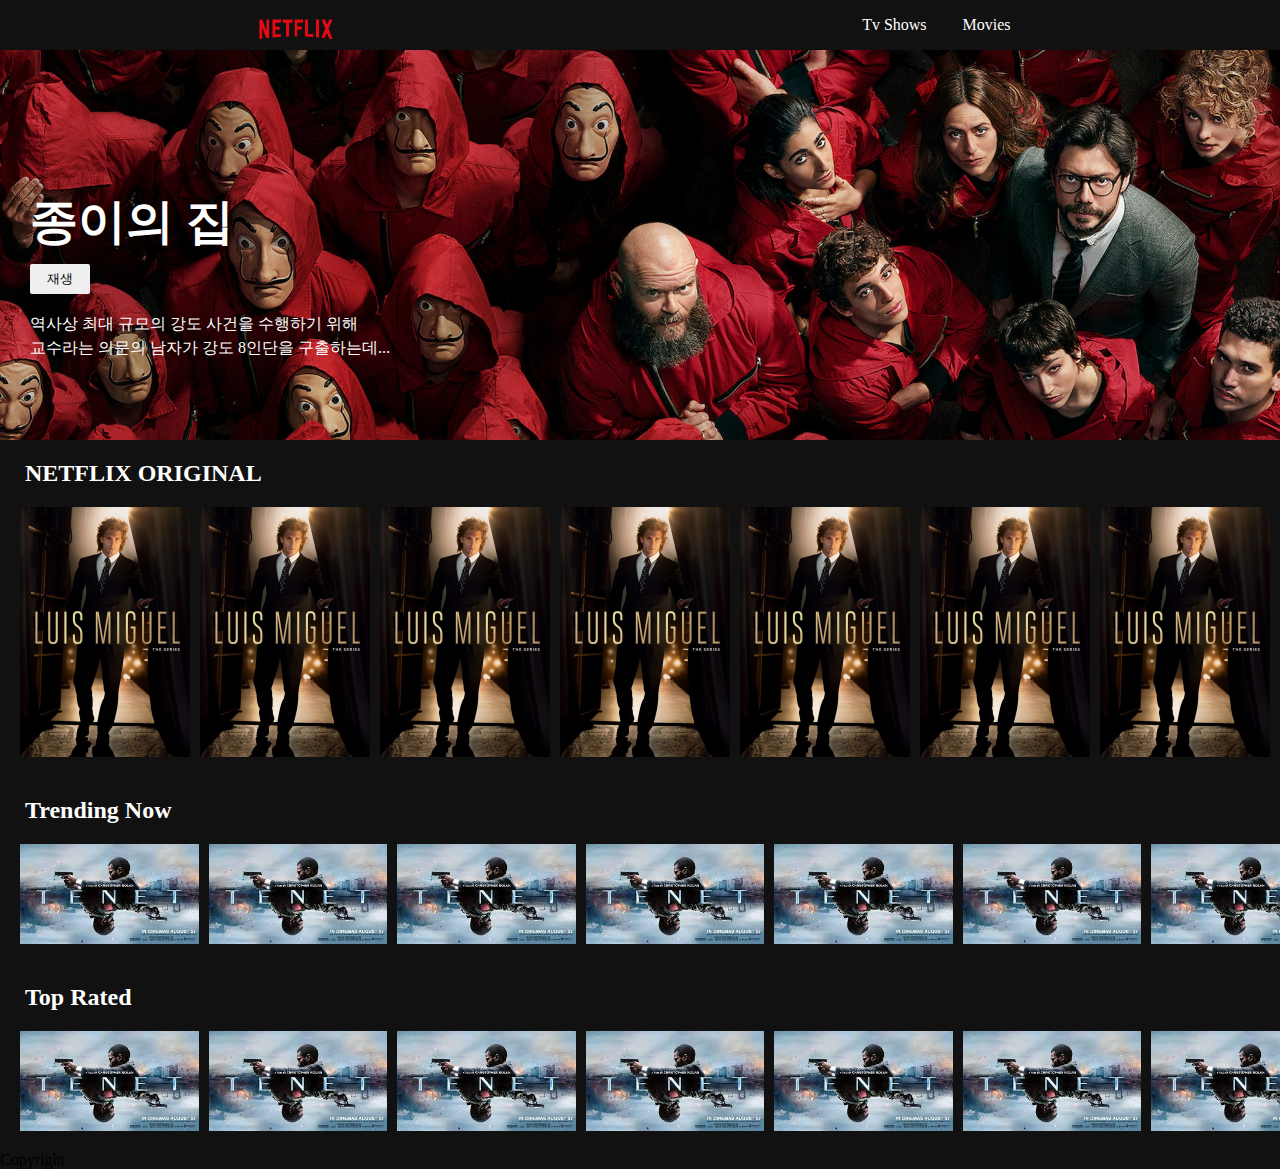
==== 32.netflix/index.html @ 96cbe23a "first commit" ====
<!DOCTYPE html>
<html lang="en">

<head>
    <meta charset="UTF-8">
    <meta name="viewport" content="width=device-width, initial-scale=1.0">
    <title>Document</title>
    <link rel="stylesheet" href="index.css" />
</head>

<body>
    <!-- header -->
    <header>
        <nav class="navbar">
            <div class="logo">
                <a href="/">
                    <img id="logo" src="./main-img/netflixlogo-removebg-preview.png" alt="netflix logo" />
                </a>
            </div>
            <ul>
                <li><a href="#">Tv Shows</a></li>
                <li><a href="#">Movies</a></li>
            </ul>
        </nav>

    </header>

    <main>
        <!-- banner -->
        <div class="banner">
            <div class="banner_contents">
                <h1 class="banner_title">종이의 집</h1>
                <div class="banner_btn">
                    <button>
                        재생
                    </button>
                </div>
                <p class="banner_description">
                    역사상 최대 규모의 강도 사건을 수행하기 위해
                    <br />
                    교수라는 의문의 남자가 강도 8인단을 구출하는데...

                </p>
            </div>
        </div>

        <!--Netflix original-->
        <div class="row">
            <h2>NETFLIX ORIGINAL</h2>
            <div class="row_posters">
                <img src="./main-img/large-movie1.jpg" alt="large img" class="row_poster row_posterLarge" />
                <img src="./main-img/large-movie1.jpg" alt="large img" class="row_poster row_posterLarge" />
                <img src="./main-img/large-movie1.jpg" alt="large img" class="row_poster row_posterLarge" />
                <img src="./main-img/large-movie1.jpg" alt="large img" class="row_poster row_posterLarge" />
                <img src="./main-img/large-movie1.jpg" alt="large img" class="row_poster row_posterLarge" />
                <img src="./main-img/large-movie1.jpg" alt="large img" class="row_poster row_posterLarge" />
                <img src="./main-img/large-movie1.jpg" alt="large img" class="row_poster row_posterLarge" />



            </div>
        </div>

        <!-- TRENDING NOW -->
        <div class="row">
            <h2>Trending Now</h2>
            <div class="row_posters">
                <img src="main-img/movie-1.jpeg" alt="" class="row_poster"/>
                <img src="main-img/movie-1.jpeg" alt="" class="row_poster"/>
                <img src="main-img/movie-1.jpeg" alt="" class="row_poster"/>
                <img src="main-img/movie-1.jpeg" alt="" class="row_poster"/>
                <img src="main-img/movie-1.jpeg" alt="" class="row_poster"/>
                <img src="main-img/movie-1.jpeg" alt="" class="row_poster"/>
                <img src="main-img/movie-1.jpeg" alt="" class="row_poster"/>
                <img src="main-img/movie-1.jpeg" alt="" class="row_poster"/>
                <img src="main-img/movie-1.jpeg" alt="" class="row_poster"/>
                <img src="main-img/movie-1.jpeg" alt="" class="row_poster"/>


            </div>
        </div>

        <!-- TOP RATED-->
        <div class="row">
            <h2>Top Rated</h2>
            <div class="row_posters">
                <img src="main-img/movie-1.jpeg" alt="" class="row_poster"/>
                <img src="main-img/movie-1.jpeg" alt="" class="row_poster"/>
                <img src="main-img/movie-1.jpeg" alt="" class="row_poster"/>
                <img src="main-img/movie-1.jpeg" alt="" class="row_poster"/>
                <img src="main-img/movie-1.jpeg" alt="" class="row_poster"/>
                <img src="main-img/movie-1.jpeg" alt="" class="row_poster"/>
                <img src="main-img/movie-1.jpeg" alt="" class="row_poster"/>
                <img src="main-img/movie-1.jpeg" alt="" class="row_poster"/>
                <img src="main-img/movie-1.jpeg" alt="" class="row_poster"/>
                <img src="main-img/movie-1.jpeg" alt="" class="row_poster"/>
                

            </div>
        </div>
    </main>

    <footer id="footer">
        <p>Copyright</p>
    </footer>

</body>

</html>
---- 32.netflix/index.css ----
* {
    margin:0;
    padding:0;
}

body{
    background-color: #111;
}

.navbar {
    background-color: #111;
    position: fixed;
    width:100%;
    top:0;
    z-index:10;
    display:flex;
    justify-content: space-around;
    align-items: center;
    flex-wrap: wrap;
}

.navbar ul{
    display:flex;
    align-items: center;
    flex-wrap:wrap;
}

.navbar li{
    list-style: none;
    padding: 1rem;

}
.navbar li a {
    padding:2px 2px;
    text-decoration:none;
    color:#fff;
}
.navbar li a:hover{
    color:aqua;
}

.logo {
    height: 45px;
    width: 90px;
}

.logo img {
    width:100%;
}

/* banner */

.banner {
    background-image:url(main-img/banner.jpg);
    background-size: cover;
    background-position: center;
    color:white;
    height: 440px;
}
.banner_contents{
    margin-left: 30px;
    padding-top: 190px;
    height: 190px;
}
.banner_title{
    font-size:3rem;
    font-weight: 800;
    padding-bottom: 0.3rem;
}

.banner_btn {
    margin-top: 5px;
    margin-bottom: 10px;
}

.banner_btn button{
    width: 60px;
    height: 30px;
    color:black;
    border-radius: 2px;
    border: 1px solid transparent;
}
.banner_btn button:hover {
    background-color: rgb(171,163,163);
    cursor:pointer;
}

.banner_description {
    line-height: 1.5;
    padding-top: 0.5rem;
    font-size: 1rem;
}

/*row*/

.row {
    color:white;
}

.row h2{
    color:white;
    margin-left: 25px;
    margin-top: 20px;
}
.row_posters{
    display:flex;
    overflow-y:hidden;
    overflow-x:scroll;
    padding: 20px;
}

.row_poster {
    width:100%;
    object-fit: contain;
    max-height: 100px;
    margin-right: 10px;
    transition: transform 450ms;
}

.row_posterLarge{
    max-height: 250px;
}

.row_poster:hover {
    transform: scale(1.3);
}

.row_posters::-webkit-scrollbar {
    display: none;
}
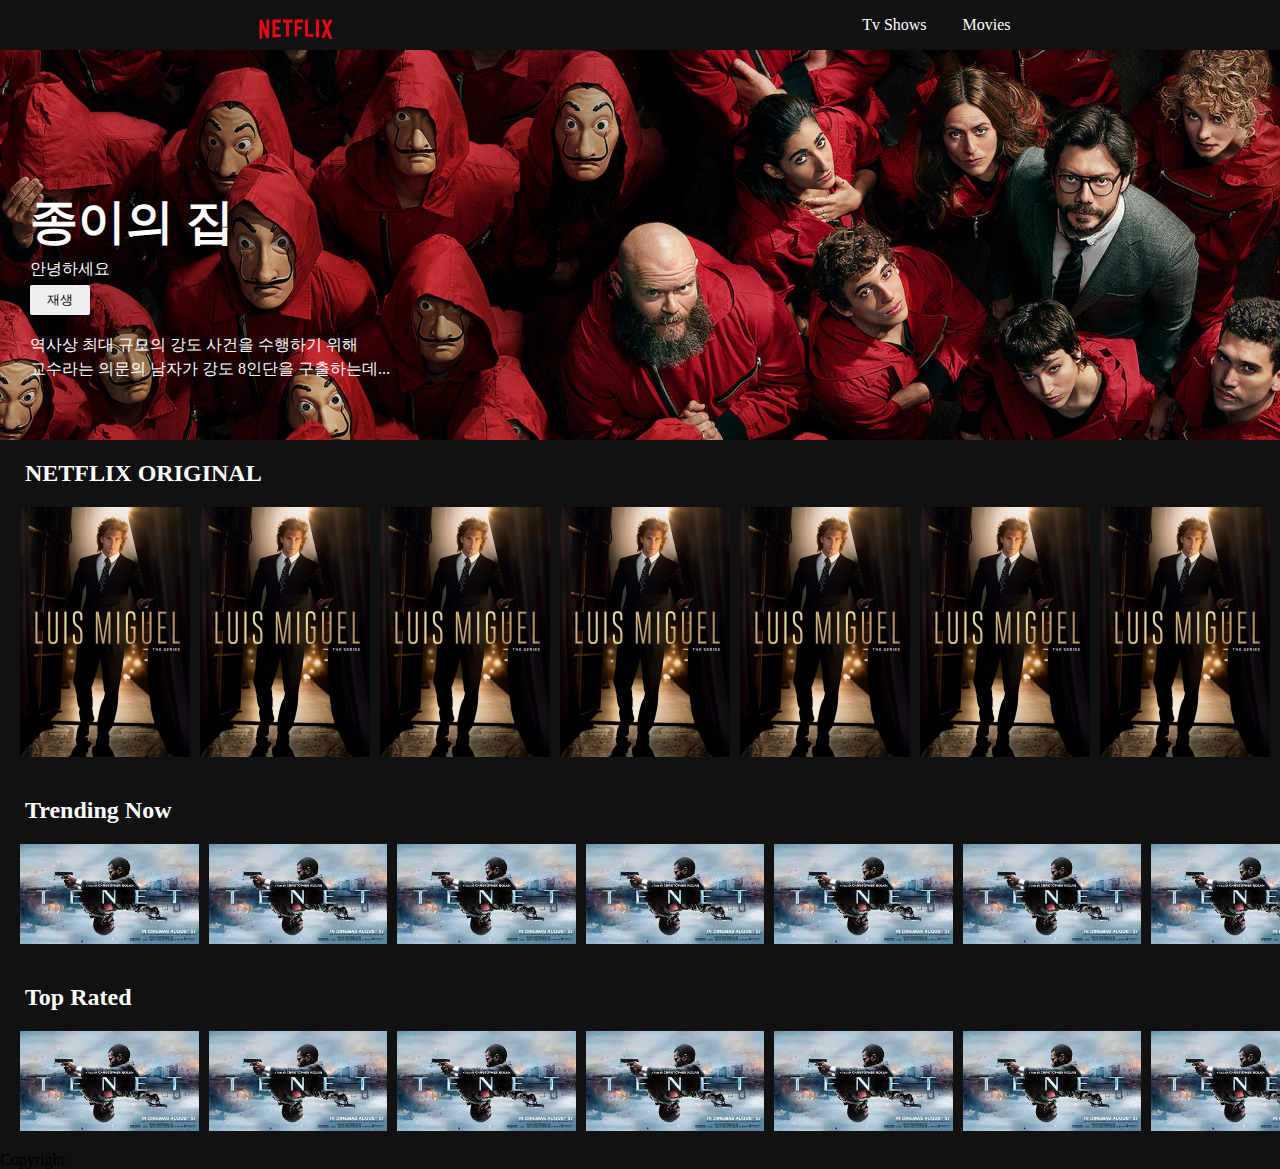
==== commit 79b2e12a: "commit testing" ====
--- a/32.netflix/index.html
+++ b/32.netflix/index.html
@@ -30,6 +30,7 @@
         <div class="banner">
             <div class="banner_contents">
                 <h1 class="banner_title">종이의 집</h1>
+                <p>안녕하세요</p>
                 <div class="banner_btn">
                     <button>
                         재생
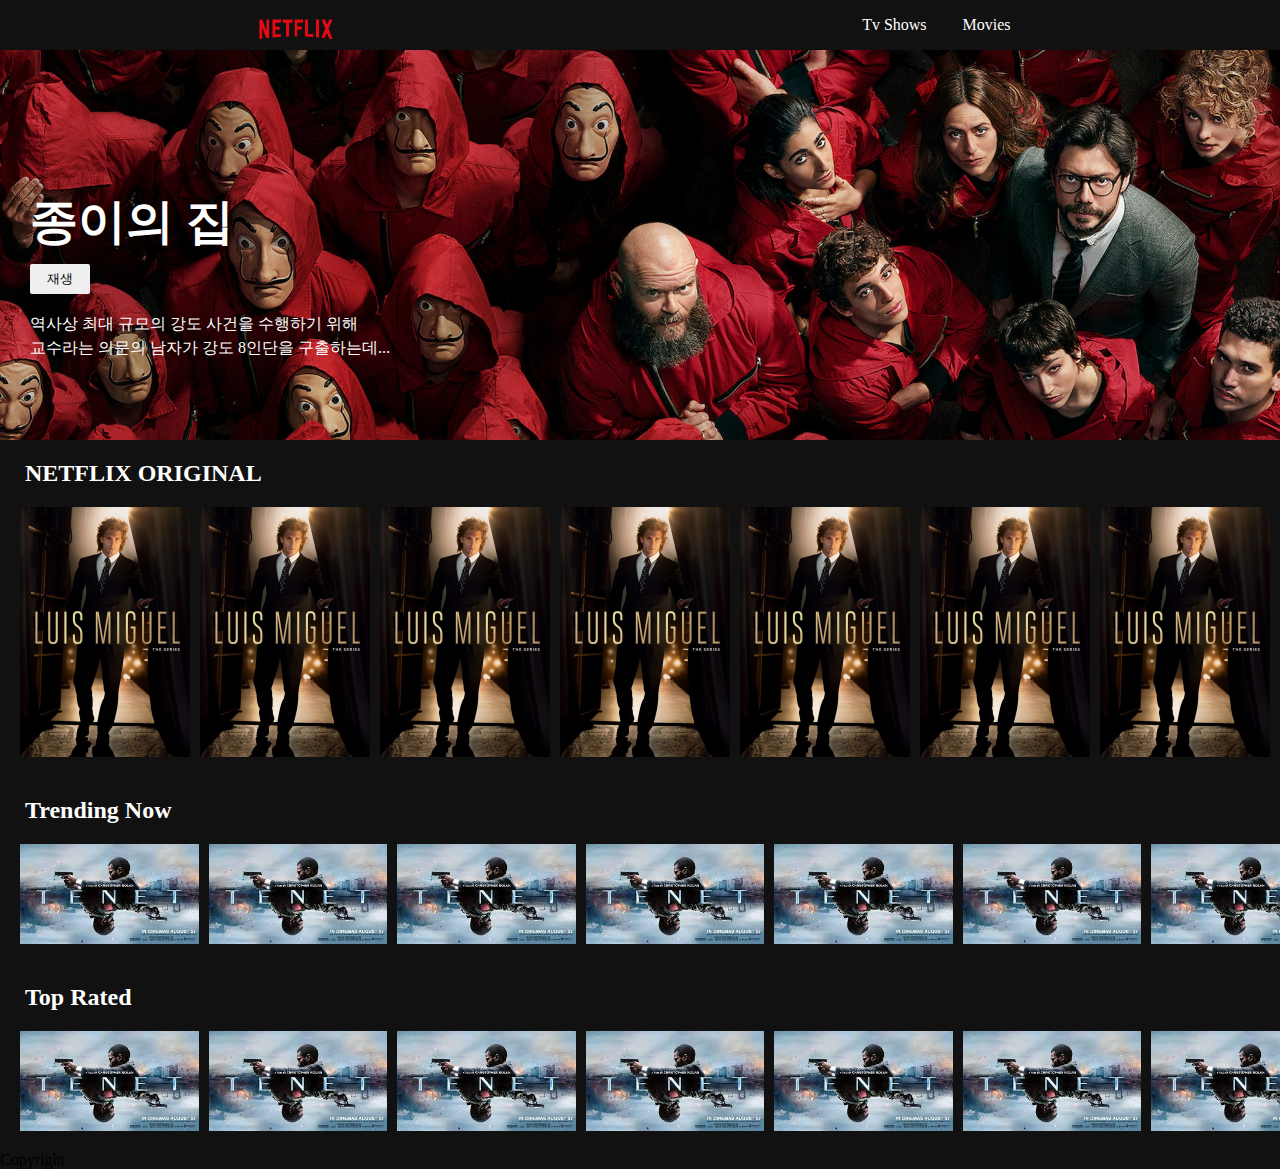
==== commit 6881017b: "commit testing2" ====
--- a/32.netflix/index.html
+++ b/32.netflix/index.html
@@ -30,7 +30,6 @@
         <div class="banner">
             <div class="banner_contents">
                 <h1 class="banner_title">종이의 집</h1>
-                <p>안녕하세요</p>
                 <div class="banner_btn">
                     <button>
                         재생
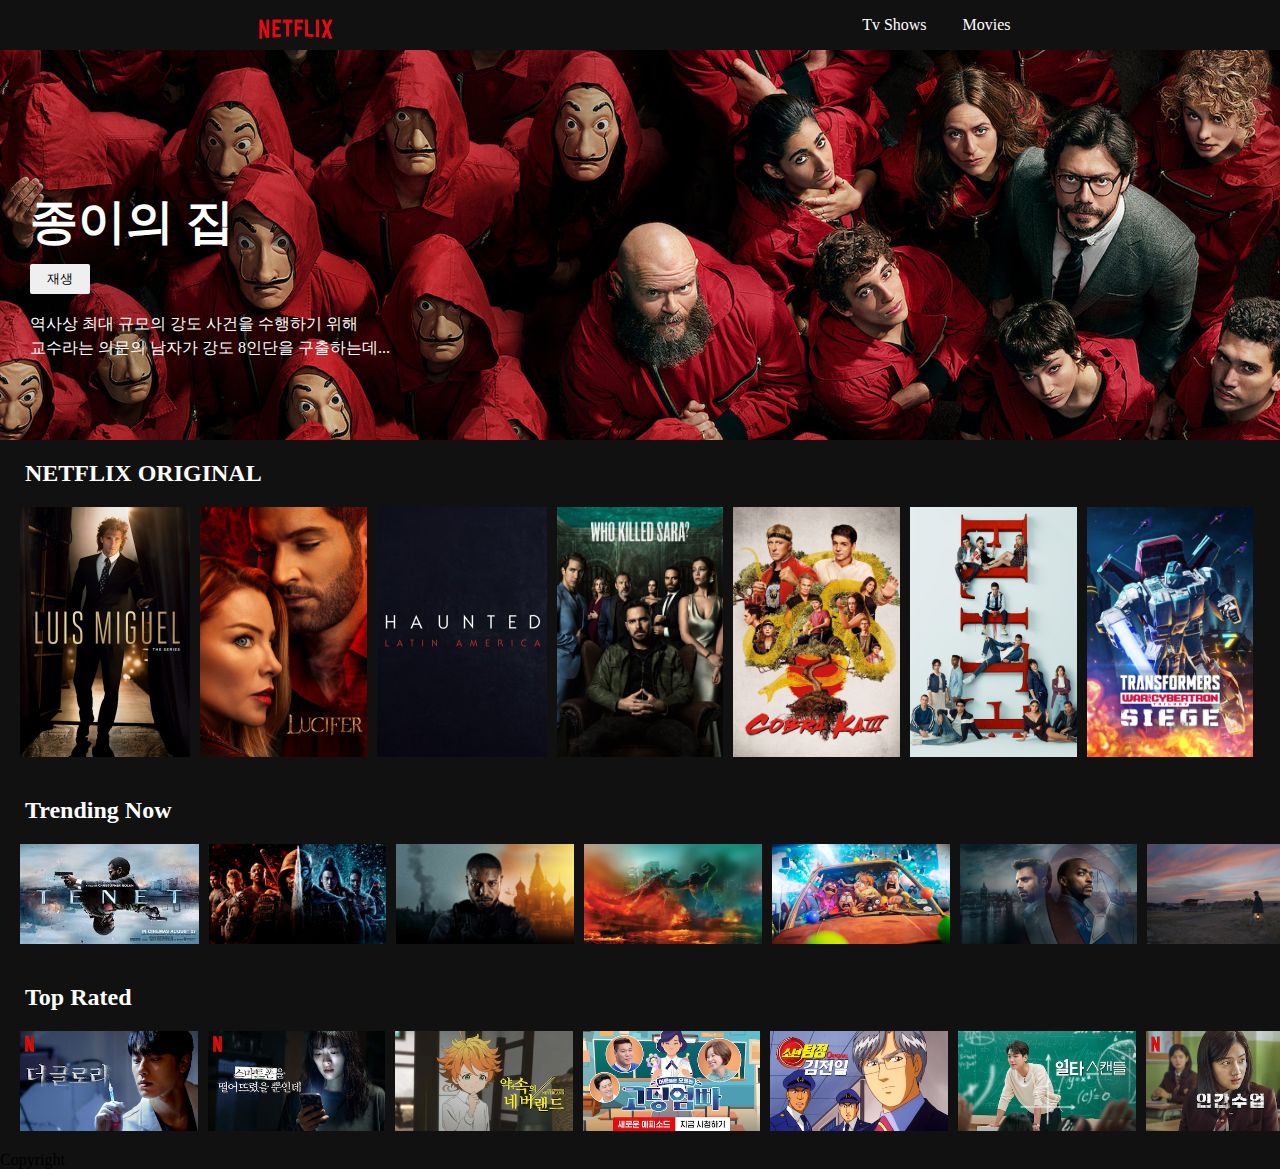
==== commit f5cb231a: "homework complete" ====
--- a/32.netflix/index.html
+++ b/32.netflix/index.html
@@ -13,7 +13,7 @@
     <header>
         <nav class="navbar">
             <div class="logo">
-                <a href="/">
+                <a href="http://www.naver.com">
                     <img id="logo" src="./main-img/netflixlogo-removebg-preview.png" alt="netflix logo" />
                 </a>
             </div>
@@ -49,12 +49,12 @@
             <h2>NETFLIX ORIGINAL</h2>
             <div class="row_posters">
                 <img src="./main-img/large-movie1.jpg" alt="large img" class="row_poster row_posterLarge" />
-                <img src="./main-img/large-movie1.jpg" alt="large img" class="row_poster row_posterLarge" />
-                <img src="./main-img/large-movie1.jpg" alt="large img" class="row_poster row_posterLarge" />
-                <img src="./main-img/large-movie1.jpg" alt="large img" class="row_poster row_posterLarge" />
-                <img src="./main-img/large-movie1.jpg" alt="large img" class="row_poster row_posterLarge" />
-                <img src="./main-img/large-movie1.jpg" alt="large img" class="row_poster row_posterLarge" />
-                <img src="./main-img/large-movie1.jpg" alt="large img" class="row_poster row_posterLarge" />
+                <img src="./main-img/large-movie2.jpg" alt="large img" class="row_poster row_posterLarge" />
+                <img src="./main-img/large-movie3.jpg" alt="large img" class="row_poster row_posterLarge" />
+                <img src="./main-img/large-movie4.jpg" alt="large img" class="row_poster row_posterLarge" />
+                <img src="./main-img/large-movie5.jpg" alt="large img" class="row_poster row_posterLarge" />
+                <img src="./main-img/large-movie6.jpg" alt="large img" class="row_poster row_posterLarge" />
+                <img src="./main-img/large-movie7.jpg" alt="large img" class="row_poster row_posterLarge" />
 
 
 
@@ -66,14 +66,14 @@
             <h2>Trending Now</h2>
             <div class="row_posters">
                 <img src="main-img/movie-1.jpeg" alt="" class="row_poster"/>
-                <img src="main-img/movie-1.jpeg" alt="" class="row_poster"/>
-                <img src="main-img/movie-1.jpeg" alt="" class="row_poster"/>
-                <img src="main-img/movie-1.jpeg" alt="" class="row_poster"/>
-                <img src="main-img/movie-1.jpeg" alt="" class="row_poster"/>
-                <img src="main-img/movie-1.jpeg" alt="" class="row_poster"/>
-                <img src="main-img/movie-1.jpeg" alt="" class="row_poster"/>
-                <img src="main-img/movie-1.jpeg" alt="" class="row_poster"/>
-                <img src="main-img/movie-1.jpeg" alt="" class="row_poster"/>
+                <img src="main-img/small-movie1.jpg" alt="" class="row_poster"/>
+                <img src="main-img/small-movie2.jpg" alt="" class="row_poster"/>
+                <img src="main-img/small-movie3.jpg" alt="" class="row_poster"/>
+                <img src="main-img/small-movie4.jpg" alt="" class="row_poster"/>
+                <img src="main-img/small-movie5.jpg" alt="" class="row_poster"/>
+                <img src="main-img/small-movie6.jpg" alt="" class="row_poster"/>
+                <img src="main-img/small-movie7.jpg" alt="" class="row_poster"/>
+                <img src="main-img/banner.jpg" alt="" class="row_poster"/>
                 <img src="main-img/movie-1.jpeg" alt="" class="row_poster"/>
 
 
@@ -84,16 +84,16 @@
         <div class="row">
             <h2>Top Rated</h2>
             <div class="row_posters">
-                <img src="main-img/movie-1.jpeg" alt="" class="row_poster"/>
-                <img src="main-img/movie-1.jpeg" alt="" class="row_poster"/>
-                <img src="main-img/movie-1.jpeg" alt="" class="row_poster"/>
-                <img src="main-img/movie-1.jpeg" alt="" class="row_poster"/>
-                <img src="main-img/movie-1.jpeg" alt="" class="row_poster"/>
-                <img src="main-img/movie-1.jpeg" alt="" class="row_poster"/>
-                <img src="main-img/movie-1.jpeg" alt="" class="row_poster"/>
-                <img src="main-img/movie-1.jpeg" alt="" class="row_poster"/>
-                <img src="main-img/movie-1.jpeg" alt="" class="row_poster"/>
-                <img src="main-img/movie-1.jpeg" alt="" class="row_poster"/>
+                <img src="main-img/movie-23_files/movie-23.jpg" alt="" class="row_poster"/>
+                <img src="main-img/movie-23_files/movie-24.jpg" alt="" class="row_poster"/>
+                <img src="main-img/movie-23_files/movie-25.jpg.webp" alt="" class="row_poster"/>
+                <img src="main-img/movie-23_files/movie-26.webp" alt="" class="row_poster"/>
+                <img src="main-img/movie-23_files/movie-27.webp" alt="" class="row_poster"/>
+                <img src="main-img/movie-23_files/movie-29.webp" alt="" class="row_poster"/>
+                <img src="main-img/movie-23_files/movie-30.jpg" alt="" class="row_poster"/>
+                <img src="main-img/movie-23_files/movie-31.webp" alt="" class="row_poster"/>
+                <img src="main-img/movie-23_files/movie-32.webp" alt="" class="row_poster"/>
+                <img src="main-img/movie-23_files/movie-34.jpg" alt="" class="row_poster"/>
                 
 
             </div>
